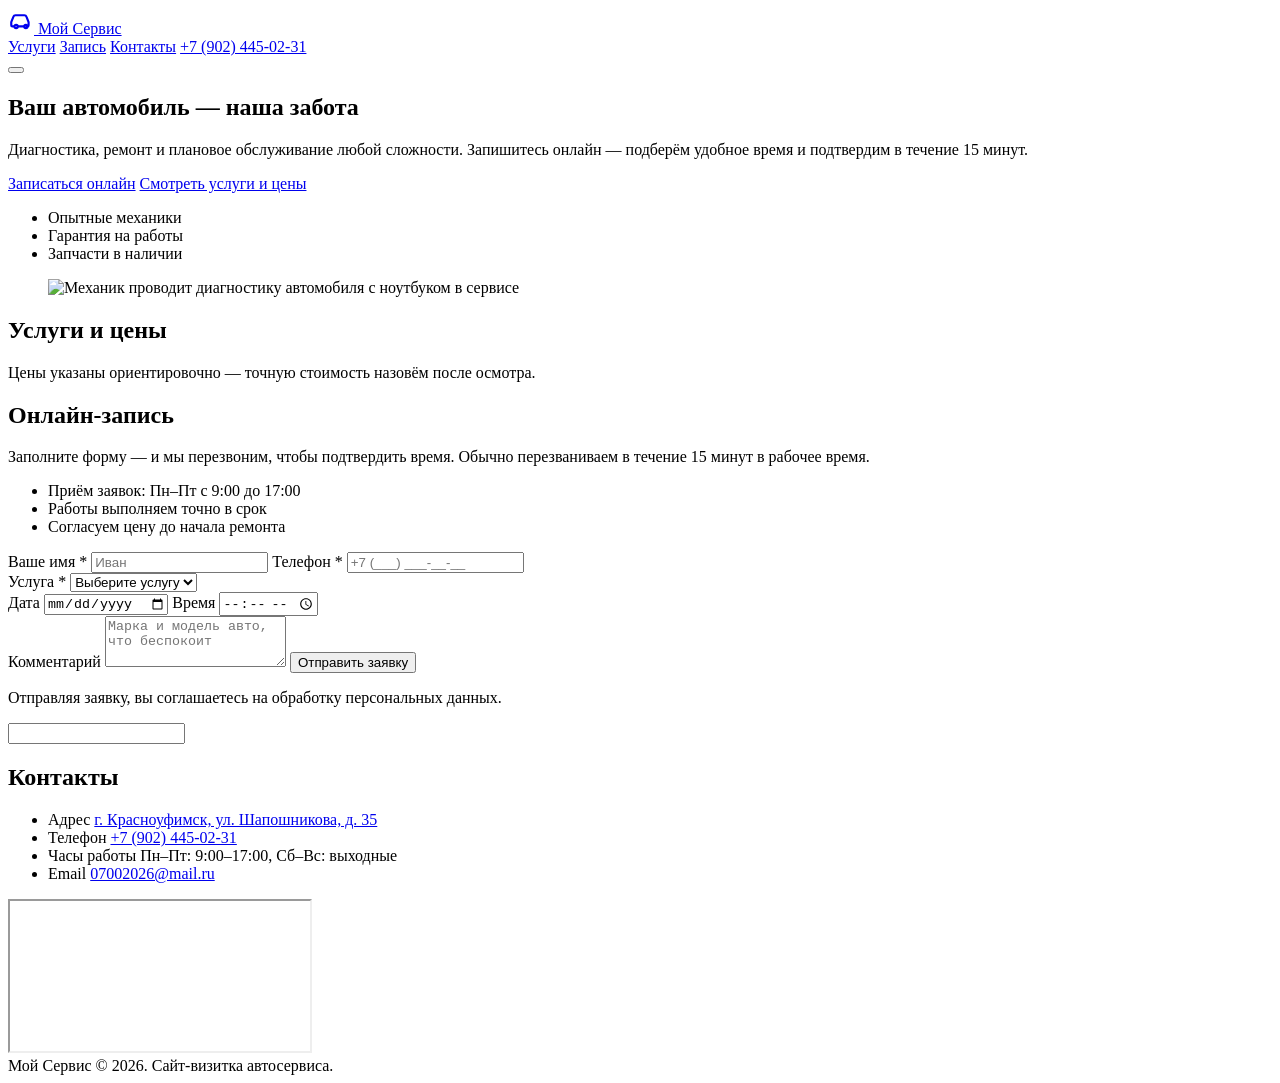
==== index.html @ b522d57f "Add files via upload" ====
<!DOCTYPE html>
<html lang="ru">
<head>
  <meta charset="UTF-8">
  <meta name="viewport" content="width=device-width, initial-scale=1.0">
  <title>Мой Сервис — ремонт и обслуживание авто в Красноуфимске</title>
  <meta name="description" content="Онлайн-запись в автосервис: диагностика, ремонт, обслуживание. Быстро, надёжно, по честной цене.">
  <meta name="referrer" content="strict-origin-when-cross-origin">
  <meta http-equiv="Content-Security-Policy" content="default-src 'self'; script-src 'self'; style-src 'self'; img-src 'self' data: https:; connect-src https://formspree.io; frame-src https://yandex.ru; form-action https://formspree.io; base-uri 'none'; upgrade-insecure-requests">
  <link rel="stylesheet" href="css/styles.css">
</head>
<body>

  <header class="site-header">
    <div class="container site-header__inner">
      <a href="#hero" class="logo">
        <span class="logo__icon" aria-hidden="true">
          <svg viewBox="0 0 24 24" width="26" height="26" fill="none" stroke="currentColor" stroke-width="2" stroke-linecap="round" stroke-linejoin="round">
            <path d="M5 17h-1a1 1 0 0 1-1-1v-3l2-5a2 2 0 0 1 1.9-1.3h8.2a2 2 0 0 1 1.9 1.3l2 5v3a1 1 0 0 1-1 1h-1"/>
            <circle cx="7.5" cy="17" r="1.5"/>
            <circle cx="16.5" cy="17" r="1.5"/>
            <path d="M9 17h6"/>
          </svg>
        </span>
        <span class="logo__text">Мой&nbsp;Сервис</span>
      </a>

      <nav class="nav" id="siteNav">
        <a class="nav__link" href="#services">Услуги</a>
        <a class="nav__link" href="#booking">Запись</a>
        <a class="nav__link" href="#contacts">Контакты</a>
        <a class="nav__link nav__link--phone" href="tel:+79024450231">+7 (902) 445-02-31</a>
      </nav>

      <button class="burger" id="burgerBtn" aria-label="Открыть меню" aria-expanded="false">
        <span></span><span></span><span></span>
      </button>
    </div>
  </header>

  <main>
    <section class="hero" id="hero">
      <div class="container hero__inner">
        <div class="hero__content">
          <h1 class="hero__title">Ваш автомобиль — наша забота</h1>
          <p class="hero__subtitle">
            Диагностика, ремонт и плановое обслуживание любой сложности.
            Запишитесь онлайн — подберём удобное время и подтвердим в течение 15 минут.
          </p>
          <div class="hero__actions">
            <a href="#booking" class="btn btn--primary">Записаться онлайн</a>
            <a href="#services" class="btn btn--ghost">Смотреть услуги и цены</a>
          </div>
          <ul class="hero__features">
            <li class="hero__feature">Опытные механики</li>
            <li class="hero__feature">Гарантия на работы</li>
            <li class="hero__feature">Запчасти в наличии</li>
          </ul>
        </div>
        <figure class="hero__media">
          <img src="img/hero-autoservice.jpg" alt="Механик проводит диагностику автомобиля с ноутбуком в сервисе" width="1600" height="1067">
        </figure>
      </div>
    </section>

    <section class="section" id="services">
      <div class="container">
        <h2 class="section__title">Услуги и цены</h2>
        <p class="section__subtitle">Цены указаны ориентировочно — точную стоимость назовём после осмотра.</p>
        <div class="services" id="servicesGrid"></div>
      </div>
    </section>

    <section class="section section--tinted" id="booking">
      <div class="container booking">
        <div class="booking__info">
          <h2 class="section__title">Онлайн-запись</h2>
          <p class="booking__text">
            Заполните форму — и мы перезвоним, чтобы подтвердить время.
            Обычно перезваниваем в течение 15 минут в рабочее время.
          </p>
          <ul class="booking__list">
            <li>Приём заявок: Пн–Пт с 9:00 до 17:00</li>
            <li>Работы выполняем точно в срок</li>
            <li>Согласуем цену до начала ремонта</li>
          </ul>
        </div>

        <form class="form" id="bookingForm" novalidate>
          <div class="form__row">
            <label class="form__field">
              <span class="form__label">Ваше имя *</span>
              <input type="text" name="name" class="form__input" placeholder="Иван" autocomplete="name" required>
              <span class="form__error" data-error-for="name"></span>
            </label>
            <label class="form__field">
              <span class="form__label">Телефон *</span>
              <input type="tel" name="phone" class="form__input" placeholder="+7 (___) ___-__-__" autocomplete="tel" required>
              <span class="form__error" data-error-for="phone"></span>
            </label>
          </div>

          <div class="form__row">
            <label class="form__field">
              <span class="form__label">Услуга *</span>
              <select name="service" class="form__input form__input--select" required>
                <option value="">Выберите услугу</option>
              </select>
              <span class="form__error" data-error-for="service"></span>
            </label>
            <div class="form__row-inner">
              <label class="form__field">
                <span class="form__label">Дата</span>
                <input type="date" name="date" class="form__input">
                <span class="form__error" data-error-for="date"></span>
              </label>
              <label class="form__field">
                <span class="form__label">Время</span>
                <input type="time" name="time" class="form__input" min="09:00" max="17:00">
                <span class="form__error" data-error-for="time"></span>
              </label>
            </div>
          </div>

          <label class="form__field">
            <span class="form__label">Комментарий</span>
            <textarea name="comment" class="form__input form__input--textarea" rows="3"
              placeholder="Марка и модель авто, что беспокоит"></textarea>
          </label>

          <button type="submit" class="btn btn--primary form__submit">Отправить заявку</button>
          <p class="form__note">Отправляя заявку, вы соглашаетесь на обработку персональных данных.</p>

          <div class="form__success" id="formSuccess" hidden>
            <strong>Заявка отправлена!</strong>
            Мы перезвоним вам в ближайшее время для подтверждения записи.
          </div>

          <div class="form__fail" id="formFail" hidden>
            <strong>Не получилось отправить заявку.</strong>
            Позвоните нам: <a href="tel:+79024450231">+7 (902) 445-02-31</a>
          </div>

          <input type="text" name="_gotcha" class="form__gotcha" tabindex="-1" autocomplete="off" aria-hidden="true">
        </form>
      </div>
    </section>

    <section class="section" id="contacts">
      <div class="container">
        <h2 class="section__title">Контакты</h2>
        <div class="contacts">
          <ul class="contacts__list">
            <li class="contacts__item">
              <span class="contacts__label">Адрес</span>
              <a class="contacts__value" href="https://yandex.ru/maps/?text=Красноуфимск,+Шапошникова,+35" target="_blank" rel="noopener">г. Красноуфимск, ул. Шапошникова, д. 35</a>
            </li>
            <li class="contacts__item">
              <span class="contacts__label">Телефон</span>
              <a class="contacts__value" href="tel:+79024450231">+7 (902) 445-02-31</a>
            </li>
            <li class="contacts__item">
              <span class="contacts__label">Часы работы</span>
              <span class="contacts__value">Пн–Пт: 9:00–17:00, Сб–Вс: выходные</span>
            </li>
            <li class="contacts__item">
              <span class="contacts__label">Email</span>
              <a class="contacts__value" href="mailto:07002026@mail.ru">07002026@mail.ru</a>
            </li>
          </ul>
          <div class="map">
            <iframe class="map__frame" title="Карта — г. Красноуфимск, ул. Шапошникова, 35" src="https://yandex.ru/map-widget/v1/?text=Красноуфимск,+Шапошникова,+35&z=17" loading="lazy" allowfullscreen></iframe>
          </div>
        </div>
      </div>
    </section>
  </main>

  <footer class="site-footer">
    <div class="container site-footer__inner">
      <span class="site-footer__name">Мой Сервис</span>
      <span class="site-footer__copy">© 2026. Сайт-визитка автосервиса.</span>
    </div>
  </footer>

  <script src="js/main.js"></script>
</body>
</html>
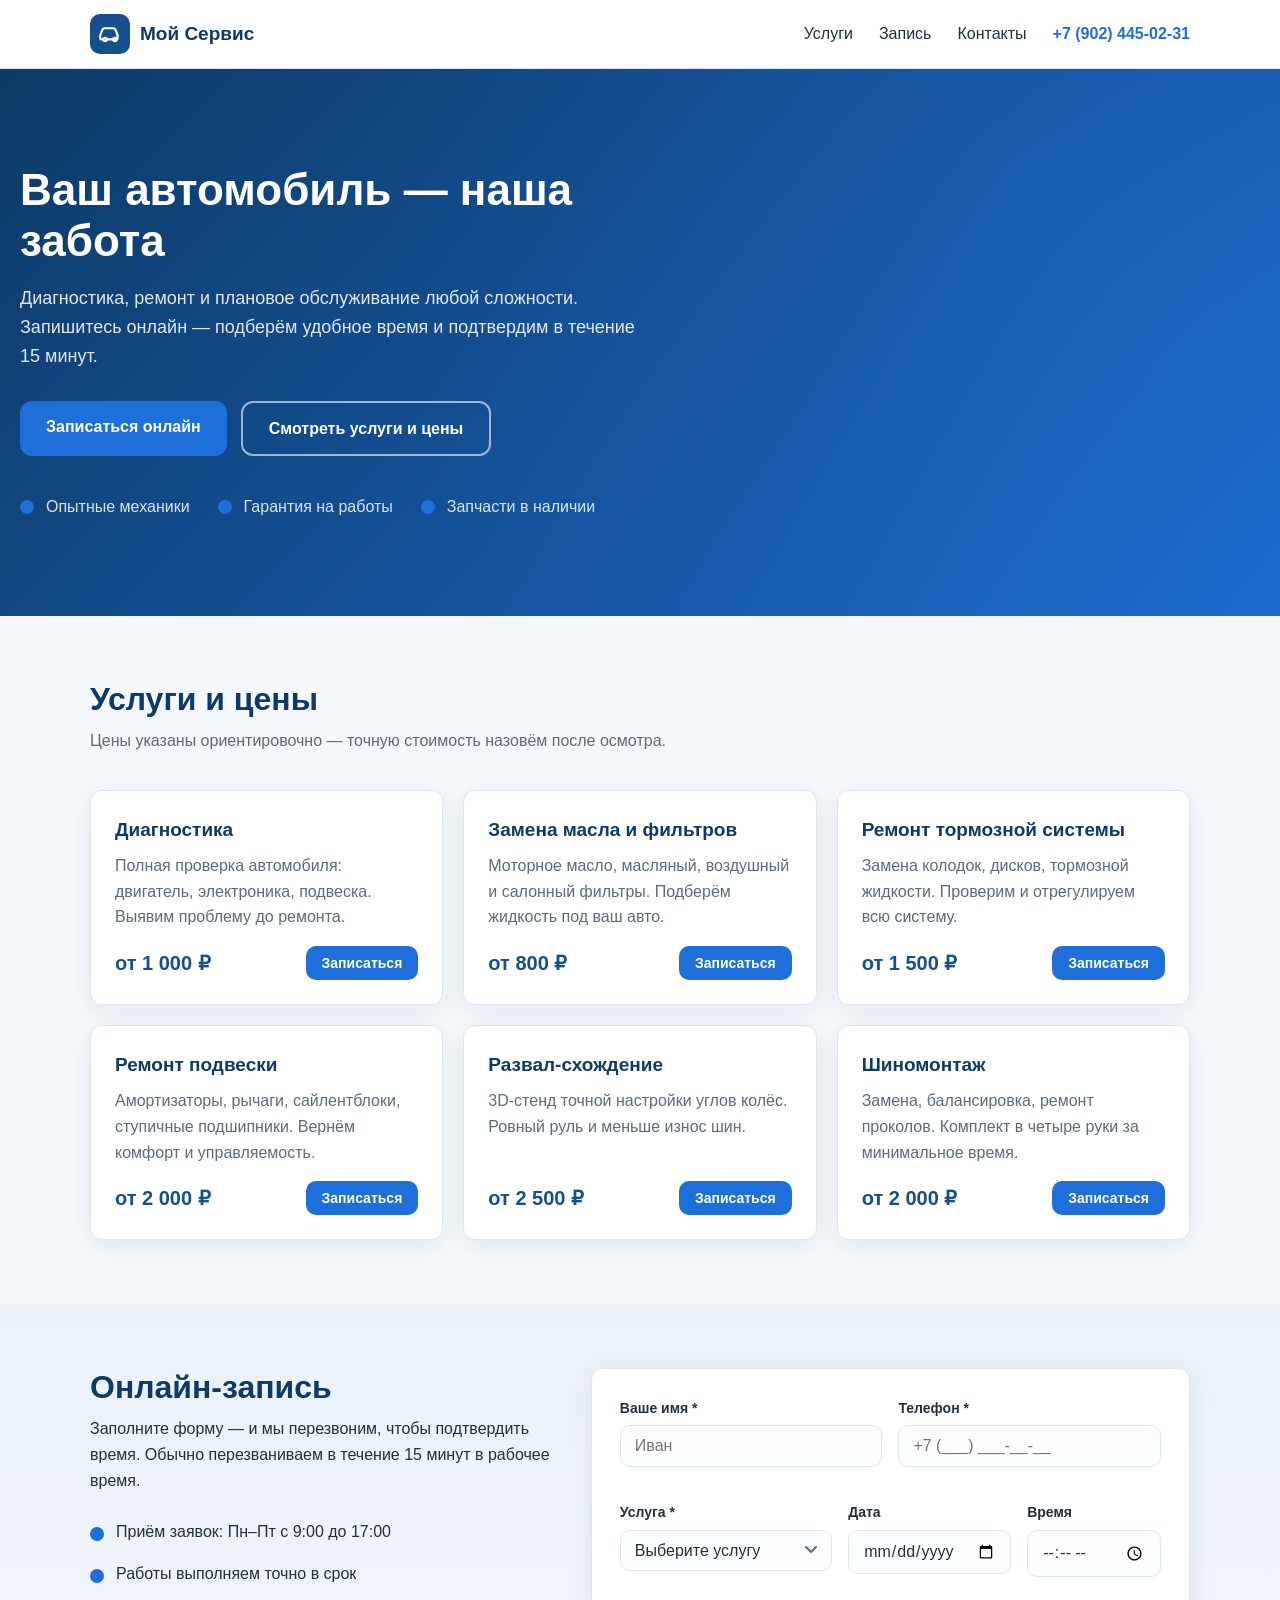
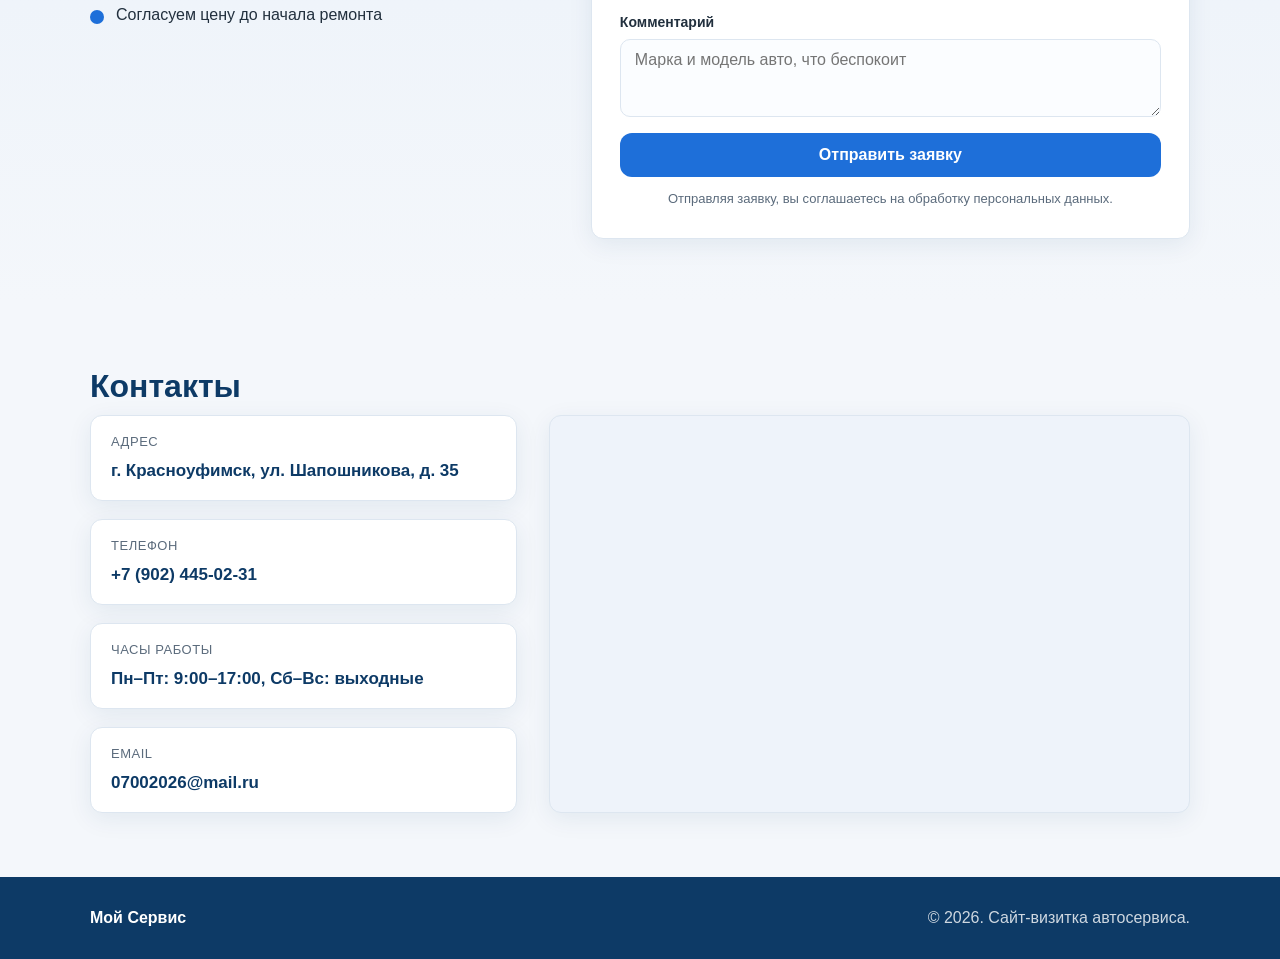
==== commit abb19e9f: "Add files via upload" ====
--- a/index.html
+++ b/index.html
@@ -7,7 +7,7 @@
   <meta name="description" content="Онлайн-запись в автосервис: диагностика, ремонт, обслуживание. Быстро, надёжно, по честной цене.">
   <meta name="referrer" content="strict-origin-when-cross-origin">
   <meta http-equiv="Content-Security-Policy" content="default-src 'self'; script-src 'self'; style-src 'self'; img-src 'self' data: https:; connect-src https://formspree.io; frame-src https://yandex.ru; form-action https://formspree.io; base-uri 'none'; upgrade-insecure-requests">
-  <link rel="stylesheet" href="css/styles.css">
+  <link rel="stylesheet" href="styles.css">
 </head>
 <body>
 
@@ -57,9 +57,6 @@
             <li class="hero__feature">Запчасти в наличии</li>
           </ul>
         </div>
-        <figure class="hero__media">
-          <img src="img/hero-autoservice.jpg" alt="Механик проводит диагностику автомобиля с ноутбуком в сервисе" width="1600" height="1067">
-        </figure>
       </div>
     </section>
 
@@ -183,6 +180,6 @@
     </div>
   </footer>
 
-  <script src="js/main.js"></script>
+  <script src="main.js"></script>
 </body>
 </html>
--- a/styles.css
+++ b/styles.css
@@ -0,0 +1,635 @@
+:root {
+  --color-primary: #14508c;
+  --color-primary-dark: #0d3a66;
+  --color-accent: #1e6fd9;
+  --color-accent-hover: #185cc0;
+  --color-bg: #f4f7fb;
+  --color-surface: #ffffff;
+  --color-text: #22303e;
+  --color-text-muted: #5b6b7c;
+  --color-line: #dde6f0;
+  --color-error: #d93838;
+  --color-success-bg: #e6f6ec;
+  --color-success-text: #1e7a46;
+  --radius: 12px;
+  --shadow: 0 6px 24px rgba(13, 58, 102, 0.08);
+}
+
+* {
+  margin: 0;
+  padding: 0;
+  box-sizing: border-box;
+}
+
+html {
+  scroll-behavior: smooth;
+}
+
+body {
+  font-family: -apple-system, "Segoe UI", Roboto, Arial, sans-serif;
+  font-size: 16px;
+  line-height: 1.6;
+  color: var(--color-text);
+  background-color: var(--color-bg);
+}
+
+.container {
+  width: 100%;
+  max-width: 1140px;
+  margin: 0 auto;
+  padding: 0 20px;
+}
+
+.section {
+  padding: 64px 0;
+}
+
+.section--tinted {
+  background: linear-gradient(180deg, #eaf1f9 0%, var(--color-bg) 100%);
+}
+
+.hero,
+.section {
+  scroll-margin-top: 80px;
+}
+
+.section__title {
+  font-size: 32px;
+  line-height: 1.2;
+  color: var(--color-primary-dark);
+  margin-bottom: 10px;
+}
+
+.section__subtitle {
+  color: var(--color-text-muted);
+  margin-bottom: 36px;
+}
+
+.btn {
+  display: inline-block;
+  padding: 13px 26px;
+  border: none;
+  border-radius: var(--radius);
+  font-size: 16px;
+  font-weight: 600;
+  text-decoration: none;
+  text-align: center;
+  cursor: pointer;
+  transition: background-color 0.2s, transform 0.1s;
+}
+
+.btn:active {
+  transform: translateY(1px);
+}
+
+.btn--primary {
+  background-color: var(--color-accent);
+  color: #fff;
+}
+
+.btn--primary:hover {
+  background-color: var(--color-accent-hover);
+}
+
+.btn--ghost {
+  background-color: transparent;
+  color: #fff;
+  border: 2px solid rgba(255, 255, 255, 0.6);
+}
+
+.btn--ghost:hover {
+  border-color: #fff;
+  background-color: rgba(255, 255, 255, 0.1);
+}
+
+.site-header {
+  position: sticky;
+  top: 0;
+  z-index: 10;
+  background-color: var(--color-surface);
+  border-bottom: 1px solid var(--color-line);
+}
+
+.site-header__inner {
+  display: flex;
+  align-items: center;
+  justify-content: space-between;
+  height: 68px;
+}
+
+.logo {
+  display: flex;
+  align-items: center;
+  gap: 10px;
+  text-decoration: none;
+  color: var(--color-primary-dark);
+  font-size: 19px;
+  font-weight: 700;
+  white-space: nowrap;
+}
+
+.logo__icon {
+  display: grid;
+  place-items: center;
+  width: 40px;
+  height: 40px;
+  border-radius: 10px;
+  background-color: var(--color-primary);
+  color: #fff;
+}
+
+.nav {
+  display: flex;
+  align-items: center;
+  gap: 26px;
+}
+
+.nav__link {
+  color: var(--color-text);
+  text-decoration: none;
+  font-weight: 500;
+  transition: color 0.2s;
+}
+
+.nav__link:hover {
+  color: var(--color-accent);
+}
+
+.nav__link--phone {
+  color: var(--color-accent);
+  font-weight: 700;
+}
+
+.burger {
+  display: none;
+  flex-direction: column;
+  justify-content: center;
+  gap: 5px;
+  width: 44px;
+  height: 44px;
+  padding: 10px;
+  background: none;
+  border: none;
+  cursor: pointer;
+}
+
+.burger span {
+  display: block;
+  height: 2px;
+  width: 100%;
+  background-color: var(--color-primary-dark);
+  border-radius: 2px;
+  transition: transform 0.25s, opacity 0.25s;
+}
+
+.burger--open span:nth-child(1) {
+  transform: translateY(7px) rotate(45deg);
+}
+
+.burger--open span:nth-child(2) {
+  opacity: 0;
+}
+
+.burger--open span:nth-child(3) {
+  transform: translateY(-7px) rotate(-45deg);
+}
+
+.hero {
+  background:
+    linear-gradient(135deg, rgba(13, 58, 102, 0.94), rgba(30, 111, 217, 0.88)),
+    radial-gradient(circle at 80% 20%, #2f7dd1, transparent 60%);
+  background-color: var(--color-primary-dark);
+  color: #fff;
+  padding: 96px 0;
+}
+
+.hero__inner {
+  display: grid;
+  grid-template-columns: minmax(0, 1.05fr) minmax(0, 0.95fr);
+  gap: 48px;
+  align-items: center;
+  max-width: none;
+}
+
+.hero__title {
+  font-size: 44px;
+  line-height: 1.15;
+  margin-bottom: 18px;
+}
+
+.hero__subtitle {
+  font-size: 18px;
+  color: rgba(255, 255, 255, 0.88);
+  margin-bottom: 30px;
+}
+
+.hero__actions {
+  display: flex;
+  flex-wrap: wrap;
+  gap: 14px;
+  margin-bottom: 38px;
+}
+
+.hero__features {
+  display: flex;
+  flex-wrap: wrap;
+  gap: 12px 28px;
+  list-style: none;
+  padding: 0;
+}
+
+.hero__feature {
+  position: relative;
+  padding-left: 26px;
+  color: rgba(255, 255, 255, 0.85);
+  font-weight: 500;
+}
+
+.hero__feature::before {
+  content: "";
+  position: absolute;
+  left: 0;
+  top: 50%;
+  transform: translateY(-50%);
+  width: 14px;
+  height: 14px;
+  border-radius: 50%;
+  background-color: var(--color-accent);
+}
+
+.hero__media {
+  margin: 0;
+  border-radius: var(--radius);
+  overflow: hidden;
+  border: 1px solid rgba(255, 255, 255, 0.18);
+  box-shadow: 0 16px 40px rgba(9, 42, 74, 0.35);
+}
+
+.hero__media img {
+  display: block;
+  width: 100%;
+  height: 100%;
+  aspect-ratio: 4 / 3;
+  object-fit: cover;
+}
+
+.services {
+  display: grid;
+  grid-template-columns: repeat(3, 1fr);
+  gap: 20px;
+}
+
+.service-card {
+  display: flex;
+  flex-direction: column;
+  background-color: var(--color-surface);
+  border: 1px solid var(--color-line);
+  border-radius: var(--radius);
+  padding: 24px;
+  box-shadow: var(--shadow);
+  transition: transform 0.2s, box-shadow 0.2s;
+}
+
+.service-card:hover {
+  transform: translateY(-3px);
+  box-shadow: 0 10px 30px rgba(13, 58, 102, 0.13);
+}
+
+.service-card__title {
+  font-size: 19px;
+  color: var(--color-primary-dark);
+  margin-bottom: 8px;
+}
+
+.service-card__desc {
+  color: var(--color-text-muted);
+  flex-grow: 1;
+  margin-bottom: 16px;
+}
+
+.service-card__footer {
+  display: flex;
+  align-items: center;
+  justify-content: space-between;
+  gap: 12px;
+}
+
+.service-card__price {
+  font-size: 20px;
+  font-weight: 700;
+  color: var(--color-primary);
+}
+
+.service-card__book {
+  padding: 9px 16px;
+  font-size: 14px;
+  border-radius: 10px;
+}
+
+.booking {
+  display: grid;
+  grid-template-columns: 1fr 1.3fr;
+  gap: 40px;
+  align-items: start;
+}
+
+.booking__text {
+  margin-bottom: 18px;
+}
+
+.booking__list {
+  list-style: none;
+  padding: 0;
+}
+
+.booking__list li {
+  position: relative;
+  padding: 8px 0 8px 26px;
+}
+
+.booking__list li::before {
+  content: "";
+  position: absolute;
+  left: 0;
+  top: 16px;
+  width: 14px;
+  height: 14px;
+  border-radius: 50%;
+  background-color: var(--color-accent);
+}
+
+.form {
+  background-color: var(--color-surface);
+  border: 1px solid var(--color-line);
+  border-radius: var(--radius);
+  padding: 28px;
+  box-shadow: var(--shadow);
+}
+
+.form__row {
+  display: grid;
+  grid-template-columns: 1fr 1fr;
+  gap: 16px;
+}
+
+.form__row-inner {
+  display: grid;
+  grid-template-columns: 1fr 1fr;
+  gap: 16px;
+}
+
+.form__field {
+  display: flex;
+  flex-direction: column;
+  margin-bottom: 16px;
+}
+
+.form__label {
+  font-size: 14px;
+  font-weight: 600;
+  margin-bottom: 6px;
+}
+
+.form__input {
+  width: 100%;
+  padding: 11px 14px;
+  font-size: 16px;
+  font-family: inherit;
+  color: var(--color-text);
+  background-color: #fbfdff;
+  border: 1px solid var(--color-line);
+  border-radius: 10px;
+  outline: none;
+  transition: border-color 0.2s, box-shadow 0.2s;
+}
+
+.form__input:focus {
+  border-color: var(--color-accent);
+  box-shadow: 0 0 0 3px rgba(30, 111, 217, 0.15);
+}
+
+.form__input--select {
+  appearance: none;
+  background-image: url("data:image/svg+xml,%3Csvg xmlns='http://www.w3.org/2000/svg' width='12' height='8' viewBox='0 0 12 8'%3E%3Cpath d='M1 1l5 5 5-5' fill='none' stroke='%235b6b7c' stroke-width='2' stroke-linecap='round'/%3E%3C/svg%3E");
+  background-repeat: no-repeat;
+  background-position: right 14px center;
+  padding-right: 36px;
+}
+
+.form__input--textarea {
+  resize: vertical;
+}
+
+.form__input--invalid {
+  border-color: var(--color-error);
+}
+
+.form__error {
+  min-height: 18px;
+  font-size: 13px;
+  color: var(--color-error);
+}
+
+.form__submit {
+  width: 100%;
+}
+
+.form__note {
+  margin-top: 12px;
+  font-size: 13px;
+  color: var(--color-text-muted);
+  text-align: center;
+}
+
+.form__success {
+  margin-top: 18px;
+  padding: 16px;
+  background-color: var(--color-success-bg);
+  color: var(--color-success-text);
+  border-radius: 10px;
+  text-align: center;
+}
+
+.form__fail {
+  margin-top: 18px;
+  padding: 16px;
+  background-color: #fdecec;
+  color: var(--color-error);
+  border-radius: 10px;
+  text-align: center;
+}
+
+.form__fail a {
+  color: var(--color-error);
+  font-weight: 700;
+}
+
+.form__gotcha {
+  position: absolute;
+  left: -9999px;
+  width: 1px;
+  height: 1px;
+  opacity: 0;
+}
+
+.contacts {
+  display: grid;
+  grid-template-columns: 1fr 1.5fr;
+  gap: 32px;
+  align-items: stretch;
+}
+
+.contacts__list {
+  list-style: none;
+  padding: 0;
+  display: flex;
+  flex-direction: column;
+  gap: 18px;
+}
+
+.contacts__item {
+  background-color: var(--color-surface);
+  border: 1px solid var(--color-line);
+  border-radius: var(--radius);
+  padding: 16px 20px;
+  box-shadow: var(--shadow);
+}
+
+.contacts__label {
+  display: block;
+  font-size: 13px;
+  text-transform: uppercase;
+  letter-spacing: 0.04em;
+  color: var(--color-text-muted);
+  margin-bottom: 4px;
+}
+
+.contacts__value {
+  font-size: 17px;
+  font-weight: 600;
+  color: var(--color-primary-dark);
+  text-decoration: none;
+}
+
+a.contacts__value:hover {
+  color: var(--color-accent);
+}
+
+.map {
+  border-radius: var(--radius);
+  overflow: hidden;
+  border: 1px solid var(--color-line);
+  box-shadow: var(--shadow);
+  background-color: #eef3fa;
+}
+
+.map__frame {
+  display: block;
+  width: 100%;
+  height: 100%;
+  min-height: 360px;
+  border: 0;
+}
+
+.site-footer {
+  background-color: var(--color-primary-dark);
+  color: rgba(255, 255, 255, 0.8);
+  padding: 28px 0;
+}
+
+.site-footer__inner {
+  display: flex;
+  align-items: center;
+  justify-content: space-between;
+  flex-wrap: wrap;
+  gap: 10px;
+}
+
+.site-footer__name {
+  font-weight: 700;
+  color: #fff;
+}
+
+@media (max-width: 900px) {
+  .services {
+    grid-template-columns: repeat(2, 1fr);
+  }
+
+  .booking,
+  .contacts {
+    grid-template-columns: 1fr;
+  }
+
+  .hero__inner {
+    grid-template-columns: 1fr;
+    gap: 32px;
+  }
+
+  .hero__title {
+    font-size: 36px;
+  }
+}
+
+@media (max-width: 640px) {
+  .section {
+    padding: 44px 0;
+  }
+
+  .section__title {
+    font-size: 26px;
+  }
+
+  .hero {
+    padding: 64px 0;
+  }
+
+  .hero__title {
+    font-size: 30px;
+  }
+
+  .services {
+    grid-template-columns: 1fr;
+  }
+
+  .form__row,
+  .form__row-inner {
+    grid-template-columns: 1fr;
+  }
+
+  .map__frame {
+    min-height: 280px;
+  }
+
+  .form {
+    padding: 20px;
+  }
+
+  .burger {
+    display: flex;
+  }
+
+  .nav {
+    position: absolute;
+    top: 68px;
+    left: 0;
+    right: 0;
+    flex-direction: column;
+    align-items: flex-start;
+    gap: 4px;
+    padding: 10px 20px 18px;
+    background-color: var(--color-surface);
+    border-bottom: 1px solid var(--color-line);
+    box-shadow: var(--shadow);
+    display: none;
+  }
+
+  .nav--open {
+    display: flex;
+  }
+
+  .nav__link {
+    padding: 10px 0;
+    font-size: 17px;
+    width: 100%;
+  }
+}
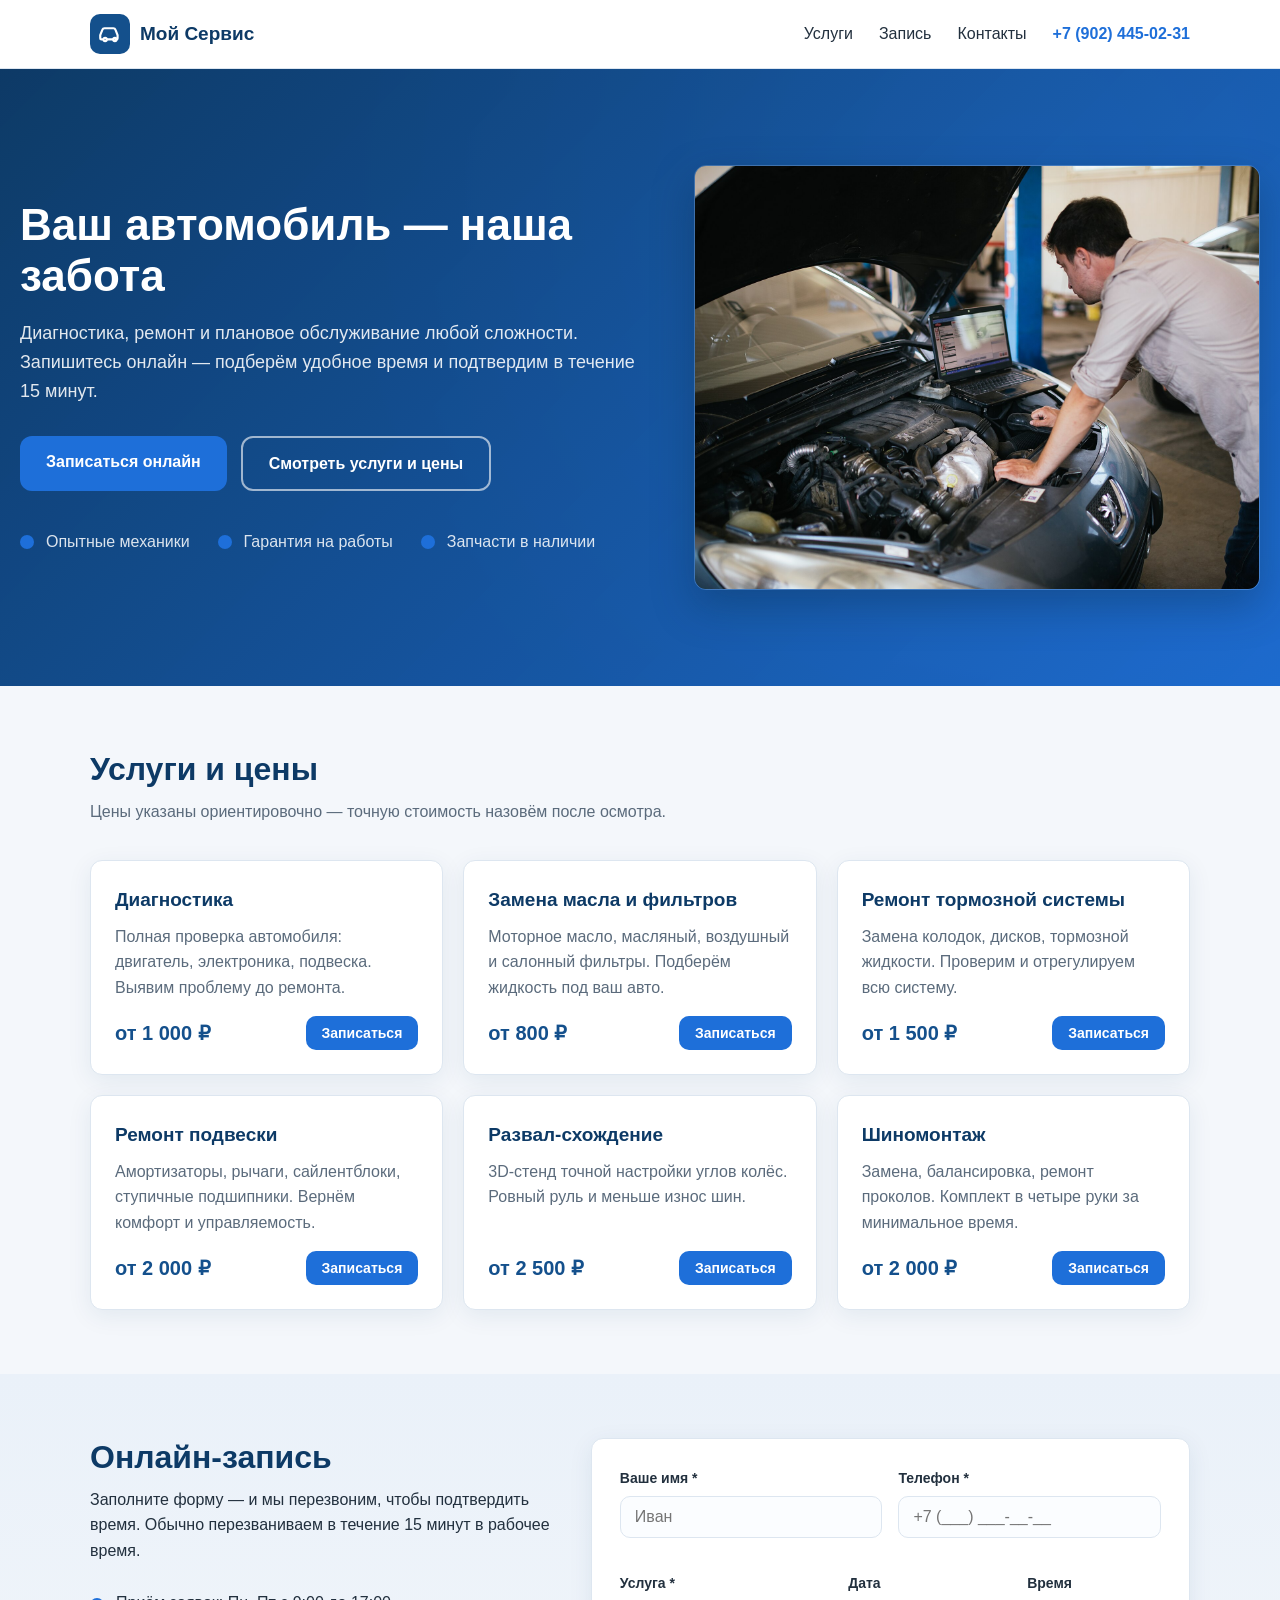
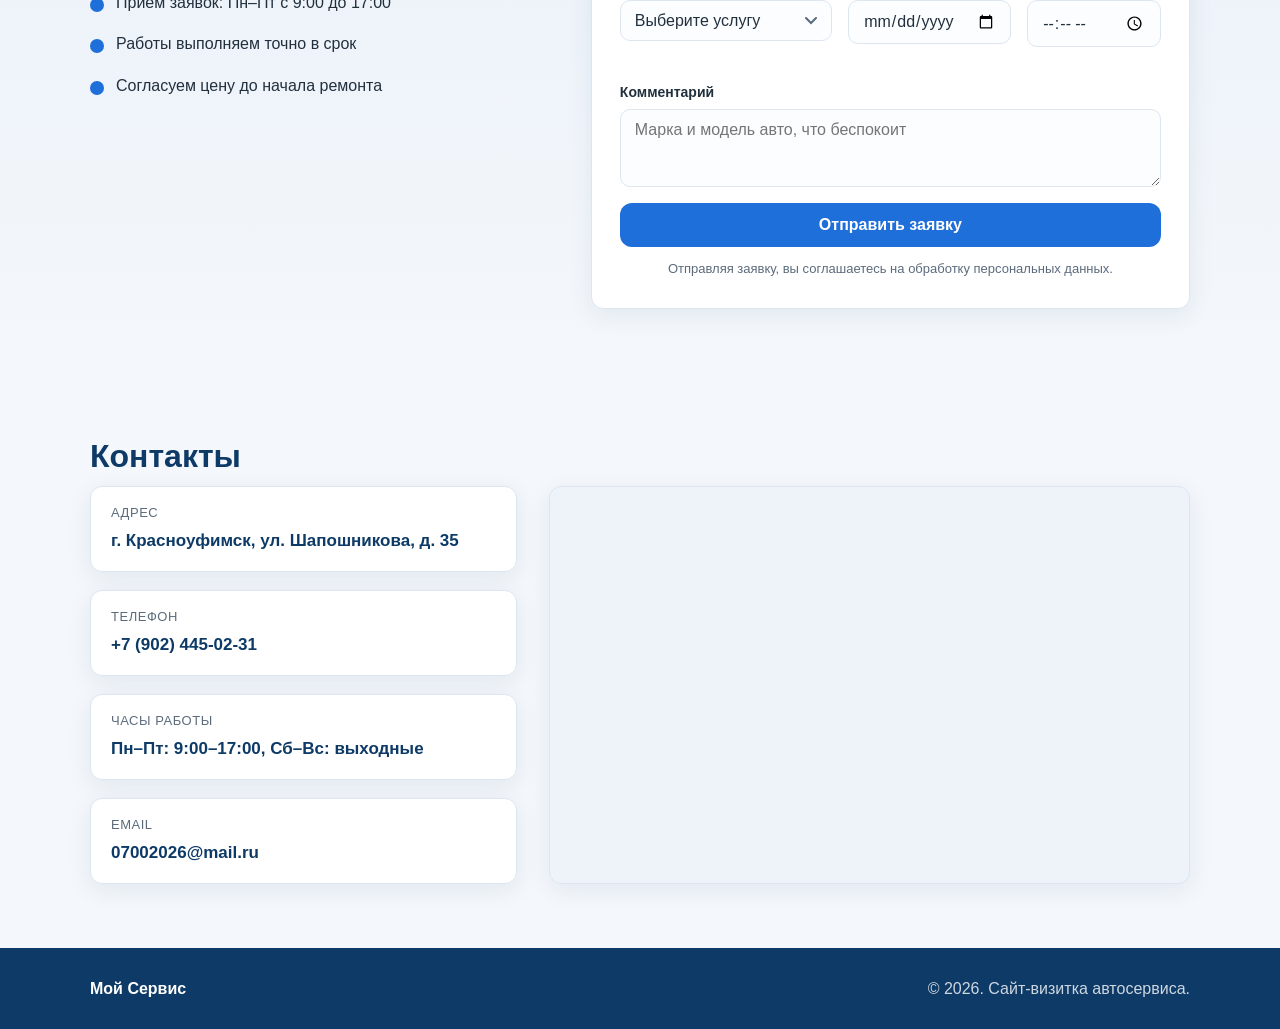
==== commit 123d1a6f: "Add files via upload" ====
--- a/index.html
+++ b/index.html
@@ -57,6 +57,9 @@
             <li class="hero__feature">Запчасти в наличии</li>
           </ul>
         </div>
+        <figure class="hero__media">
+          <img src="hero-autoservice.jpg" alt="Механик с ноутбуком проверяет автомобиль в сервисе" width="1200" height="800">
+        </figure>
       </div>
     </section>
 
--- a/styles.css
+++ b/styles.css
@@ -273,6 +273,11 @@
   object-fit: cover;
 }
 
+.hero__content:only-child {
+  grid-column: 1 / -1;
+  max-width: 720px;
+}
+
 .services {
   display: grid;
   grid-template-columns: repeat(3, 1fr);
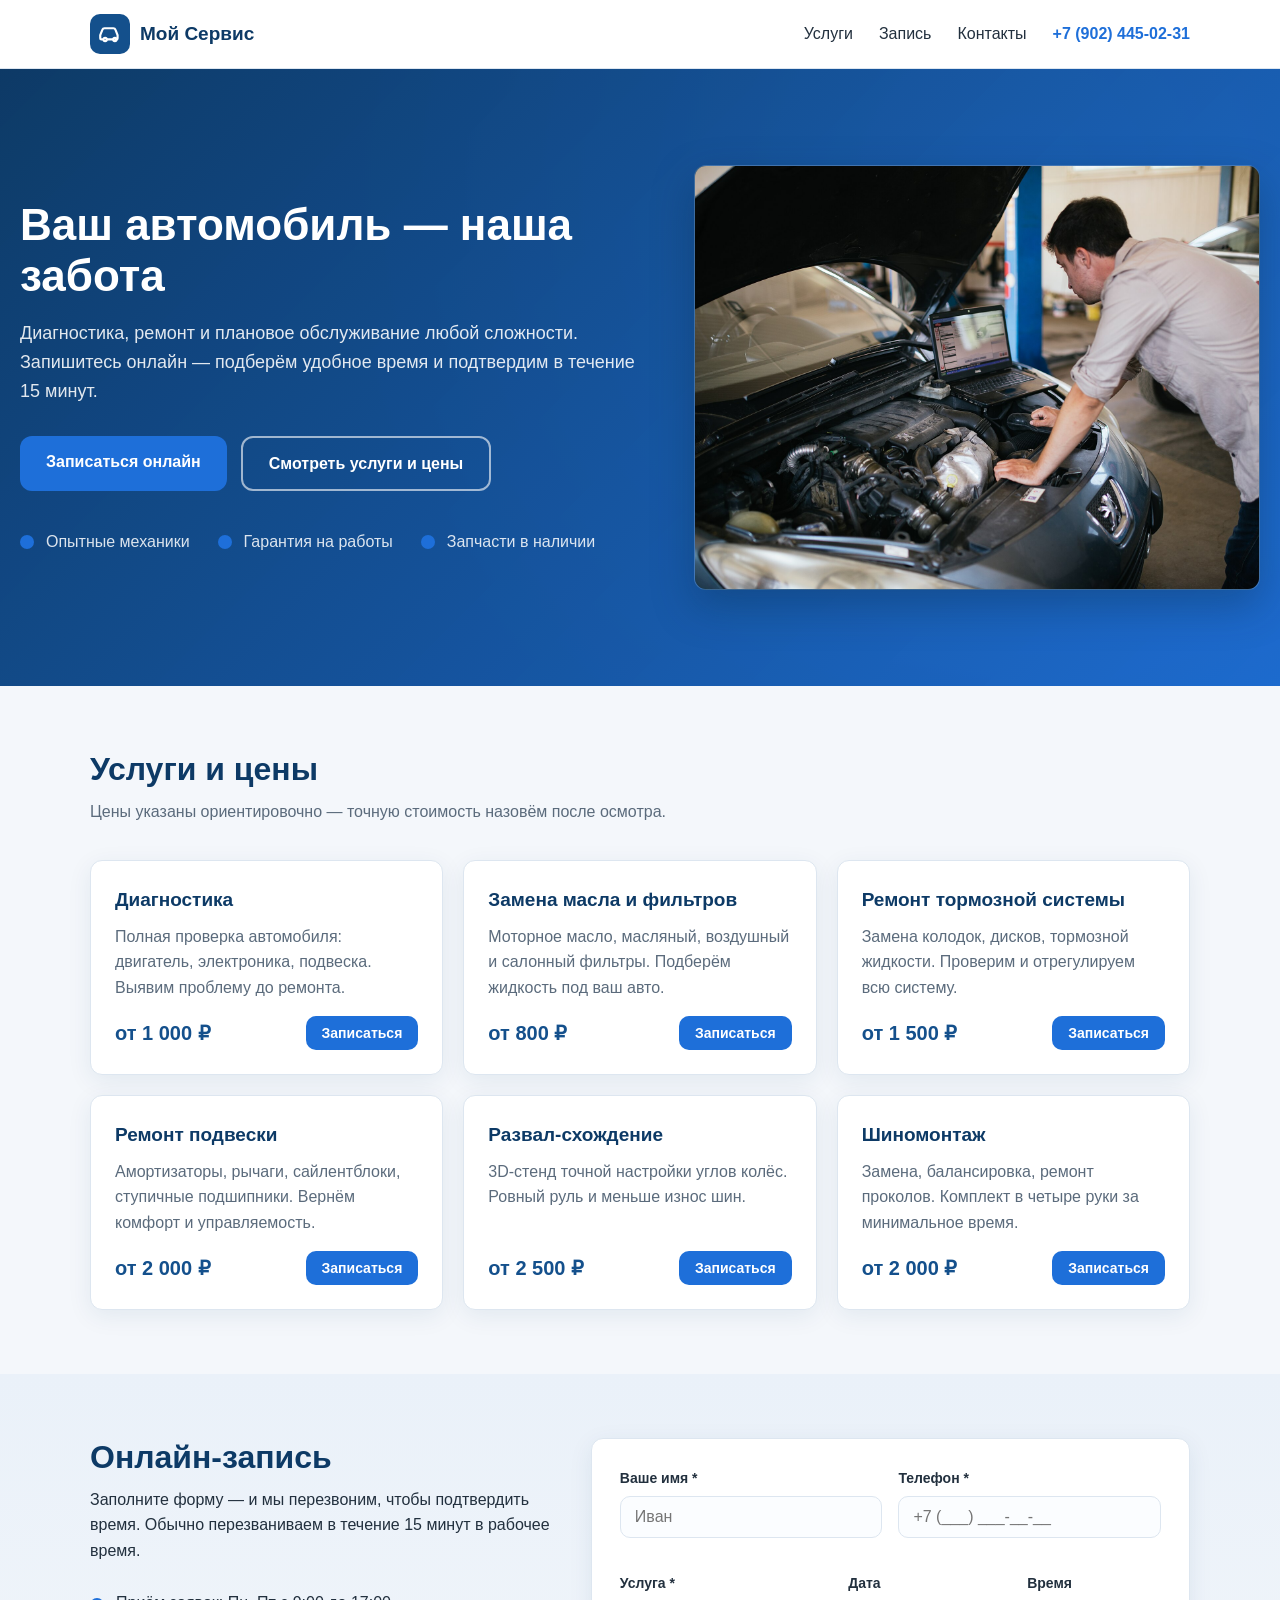
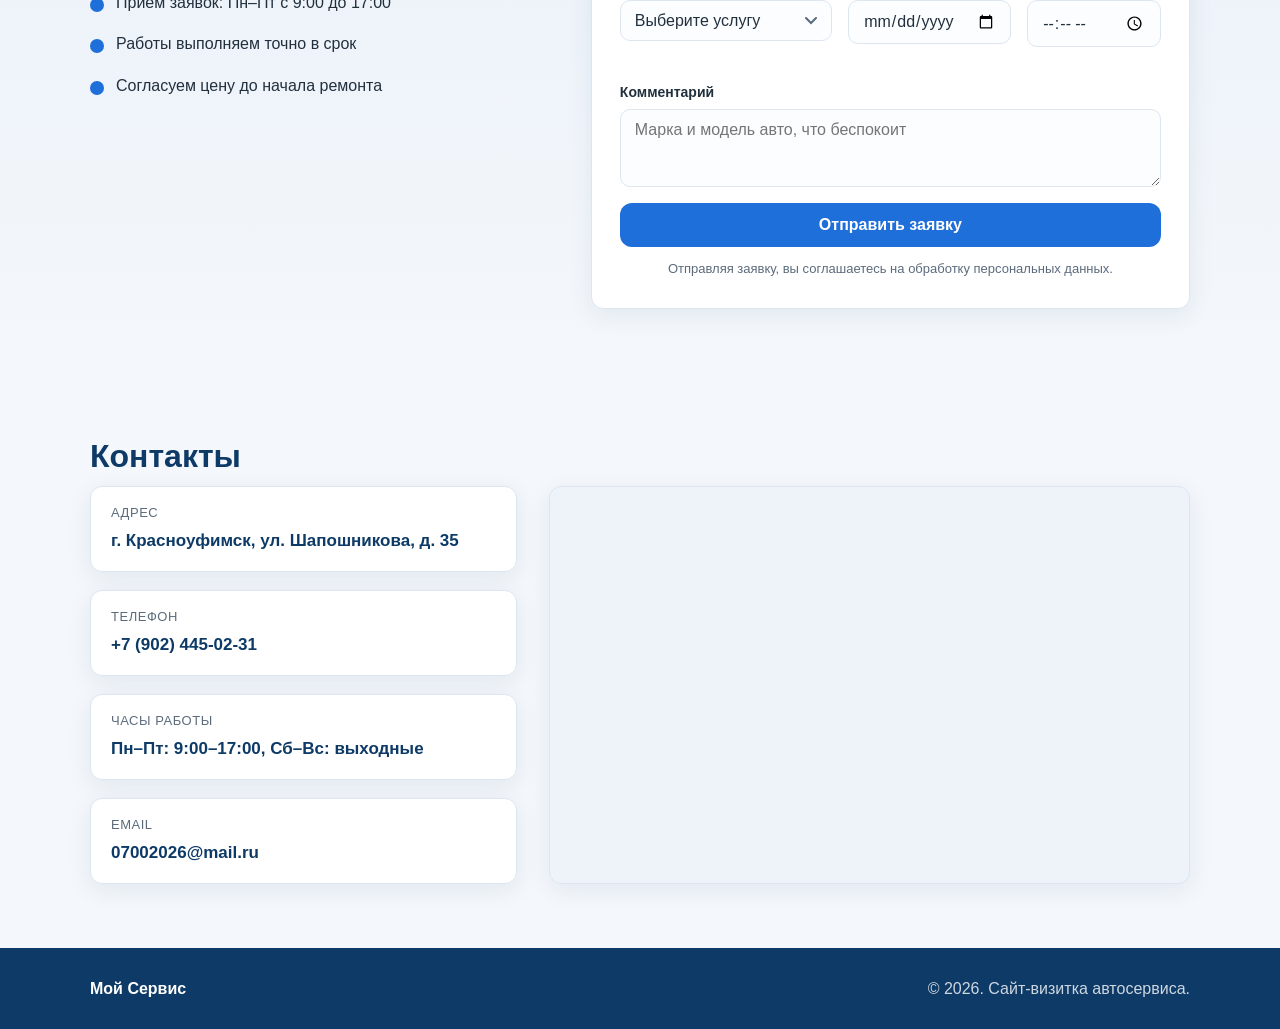
==== commit 433ce3a5: "SEO: верификация Яндекс.Вебмастер" ====
--- a/index.html
+++ b/index.html
@@ -1,12 +1,60 @@
 <!DOCTYPE html>
 <html lang="ru">
 <head>
+  <!-- ============================================================
+       ДАННЫЕ КЛИЕНТА ДЛЯ ПОИСКОВИКОВ — ПРИ НОВОМ САЙТЕ МЕНЯТЬ ЗДЕСЬ
+       (остальные данные клиента — в файле config.js)
+       ============================================================ -->
   <meta charset="UTF-8">
   <meta name="viewport" content="width=device-width, initial-scale=1.0">
-  <title>Мой Сервис — ремонт и обслуживание авто в Красноуфимске</title>
-  <meta name="description" content="Онлайн-запись в автосервис: диагностика, ремонт, обслуживание. Быстро, надёжно, по честной цене.">
+  <title>Мой Сервис — автосервис в Красноуфимске: ремонт и обслуживание авто</title>
+  <meta name="description" content="Автосервис «Мой Сервис» в Красноуфимске: диагностика, ремонт подвески и тормозов, замена масла, развал-схождение, шиномонтаж. Онлайн-запись, честные цены. Тел.: +7 (902) 445-02-31.">
+  <link rel="canonical" href="https://andreq409.github.io/">
+  <link rel="icon" href="data:image/svg+xml,%3Csvg%20xmlns='http://www.w3.org/2000/svg'%20viewBox='0%200%2064%2064'%3E%3Crect%20width='64'%20height='64'%20rx='14'%20fill='%2314508c'/%3E%3Cpath%20d='M14%2042h-3a4%204%200%200%201-4-4v-8l5-13a5%205%200%200%201%204.6-3.2h31a5%205%200%200%201%204.6%203.2l5%2013v8a4%204%200%200%201-4%204h-3'%20fill='none'%20stroke='%23fff'%20stroke-width='4'%20stroke-linecap='round'%20stroke-linejoin='round'/%3E%3Ccircle%20cx='20'%20cy='42'%20r='5'%20fill='none'%20stroke='%23fff'%20stroke-width='4'/%3E%3Ccircle%20cx='44'%20cy='42'%20r='5'%20fill='none'%20stroke='%23fff'%20stroke-width='4'/%3E%3Cpath%20d='M25%2042h14'%20stroke='%23fff'%20stroke-width='4'%20stroke-linecap='round'/%3E%3C/svg%3E">
+  <meta property="og:type" content="website">
+  <meta property="og:site_name" content="Мой Сервис">
+  <meta property="og:locale" content="ru_RU">
+  <meta property="og:title" content="Мой Сервис — автосервис в Красноуфимске">
+  <meta property="og:description" content="Ремонт и обслуживание авто. Онлайн-запись, честные цены. Тел.: +7 (902) 445-02-31.">
+  <meta property="og:url" content="https://andreq409.github.io/">
+  <meta property="og:image" content="https://andreq409.github.io/hero-autoservice.jpg">
+  <meta property="og:image:alt" content="Механик с ноутбуком проверяет автомобиль в сервисе">
+  <meta name="twitter:card" content="summary_large_image">
+  <meta name="twitter:title" content="Мой Сервис — автосервис в Красноуфимске">
+  <meta name="twitter:description" content="Ремонт и обслуживание авто. Онлайн-запись, честные цены.">
+  <meta name="twitter:image" content="https://andreq409.github.io/hero-autoservice.jpg">
+  <meta name="yandex-verification" content="0c4f241a6bd8f697">
   <meta name="referrer" content="strict-origin-when-cross-origin">
   <meta http-equiv="Content-Security-Policy" content="default-src 'self'; script-src 'self'; style-src 'self'; img-src 'self' data: https:; connect-src https://formspree.io; frame-src https://yandex.ru; form-action https://formspree.io; base-uri 'none'; upgrade-insecure-requests">
+  <script type="application/ld+json">
+  {
+    "@context": "https://schema.org",
+    "@type": "AutoRepair",
+    "name": "Мой Сервис",
+    "description": "Автосервис в Красноуфимске: диагностика, ремонт и обслуживание автомобилей.",
+    "url": "https://andreq409.github.io/",
+    "telephone": "+7 (902) 445-02-31",
+    "email": "07002026@mail.ru",
+    "image": "https://andreq409.github.io/hero-autoservice.jpg",
+    "priceRange": "₽₽",
+    "address": {
+      "@type": "PostalAddress",
+      "streetAddress": "ул. Шапошникова, 35",
+      "addressLocality": "Красноуфимск",
+      "addressRegion": "Свердловская область",
+      "addressCountry": "RU"
+    },
+    "openingHoursSpecification": [
+      {
+        "@type": "OpeningHoursSpecification",
+        "dayOfWeek": ["Monday", "Tuesday", "Wednesday", "Thursday", "Friday"],
+        "opens": "09:00",
+        "closes": "17:00"
+      }
+    ],
+    "hasMap": "https://yandex.ru/maps/?text=Красноуфимск,+Шапошникова,+35"
+  }
+  </script>
   <link rel="stylesheet" href="styles.css">
 </head>
 <body>
@@ -29,7 +77,7 @@
         <a class="nav__link" href="#services">Услуги</a>
         <a class="nav__link" href="#booking">Запись</a>
         <a class="nav__link" href="#contacts">Контакты</a>
-        <a class="nav__link nav__link--phone" href="tel:+79024450231">+7 (902) 445-02-31</a>
+        <a class="nav__link nav__link--phone" id="navPhone" href="#"></a>
       </nav>
 
       <button class="burger" id="burgerBtn" aria-label="Открыть меню" aria-expanded="false">
@@ -79,11 +127,7 @@
             Заполните форму — и мы перезвоним, чтобы подтвердить время.
             Обычно перезваниваем в течение 15 минут в рабочее время.
           </p>
-          <ul class="booking__list">
-            <li>Приём заявок: Пн–Пт с 9:00 до 17:00</li>
-            <li>Работы выполняем точно в срок</li>
-            <li>Согласуем цену до начала ремонта</li>
-          </ul>
+          <ul class="booking__list" id="bookingPoints"></ul>
         </div>
 
         <form class="form" id="bookingForm" novalidate>
@@ -150,26 +194,9 @@
       <div class="container">
         <h2 class="section__title">Контакты</h2>
         <div class="contacts">
-          <ul class="contacts__list">
-            <li class="contacts__item">
-              <span class="contacts__label">Адрес</span>
-              <a class="contacts__value" href="https://yandex.ru/maps/?text=Красноуфимск,+Шапошникова,+35" target="_blank" rel="noopener">г. Красноуфимск, ул. Шапошникова, д. 35</a>
-            </li>
-            <li class="contacts__item">
-              <span class="contacts__label">Телефон</span>
-              <a class="contacts__value" href="tel:+79024450231">+7 (902) 445-02-31</a>
-            </li>
-            <li class="contacts__item">
-              <span class="contacts__label">Часы работы</span>
-              <span class="contacts__value">Пн–Пт: 9:00–17:00, Сб–Вс: выходные</span>
-            </li>
-            <li class="contacts__item">
-              <span class="contacts__label">Email</span>
-              <a class="contacts__value" href="mailto:07002026@mail.ru">07002026@mail.ru</a>
-            </li>
-          </ul>
+          <ul class="contacts__list" id="contactsList"></ul>
           <div class="map">
-            <iframe class="map__frame" title="Карта — г. Красноуфимск, ул. Шапошникова, 35" src="https://yandex.ru/map-widget/v1/?text=Красноуфимск,+Шапошникова,+35&z=17" loading="lazy" allowfullscreen></iframe>
+            <iframe class="map__frame" id="mapFrame" title="Карта — как нас найти" loading="lazy" allowfullscreen></iframe>
           </div>
         </div>
       </div>
@@ -178,11 +205,12 @@
 
   <footer class="site-footer">
     <div class="container site-footer__inner">
-      <span class="site-footer__name">Мой Сервис</span>
+      <span class="site-footer__name" id="footerName">Мой Сервис</span>
       <span class="site-footer__copy">© 2026. Сайт-визитка автосервиса.</span>
     </div>
   </footer>
 
+  <script src="config.js"></script>
   <script src="main.js"></script>
 </body>
 </html>
--- a/styles.css
+++ b/styles.css
@@ -263,11 +263,17 @@
   overflow: hidden;
   border: 1px solid rgba(255, 255, 255, 0.18);
   box-shadow: 0 16px 40px rgba(9, 42, 74, 0.35);
-}
-
-.hero__media img {
+  background: linear-gradient(160deg, #0f4273 0%, #1a5aa8 100%);
+}
+
+.hero__media img,
+.hero__media svg {
   display: block;
   width: 100%;
+  height: auto;
+}
+
+.hero__media img {
   height: 100%;
   aspect-ratio: 4 / 3;
   object-fit: cover;
